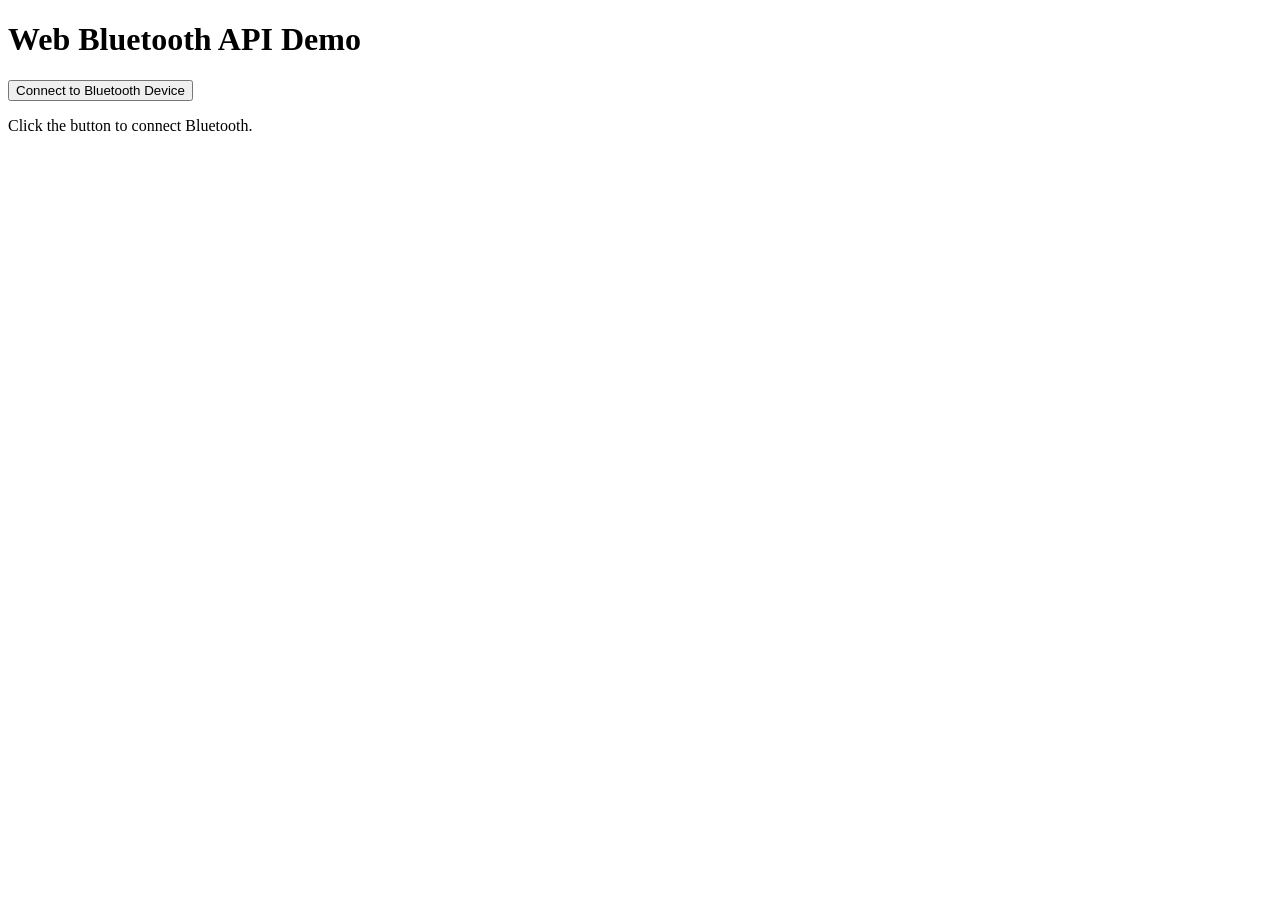
==== index.html @ e11e2d5d "deploy: 1d452971a49fd89fa938bfc8d9e3dd7a50527e74" ====
﻿<!DOCTYPE html>
<html lang="en">
<head>
    <title>Web Bluetooth API Example</title>
    <meta charset="utf-8" />
    <meta name="viewport" content="width=device-width, initial-scale=1.0" />
    <link rel="stylesheet" type="text/css" href="Content/WebSharper.WebBluetooth.Sample.css" />
    <style>
        /* Don't show the not-yet-loaded templates */
        [ws-template], [ws-children-template] { display: none; }
    </style>
    <script type="text/javascript" src="Content/WebSharper.WebBluetooth.Sample.head.js"></script>
</head>
<body>
    <h1>Web Bluetooth API Demo</h1>
    <div id="main" ws-children-template="Main">
        <button ws-onclick="connectBluetooth">Connect to Bluetooth Device</button>
        <p id="status">${status}</p>
    </div>
    <script type="text/javascript" src="Content/WebSharper.WebBluetooth.Sample.min.js"></script>
</body>
</html>
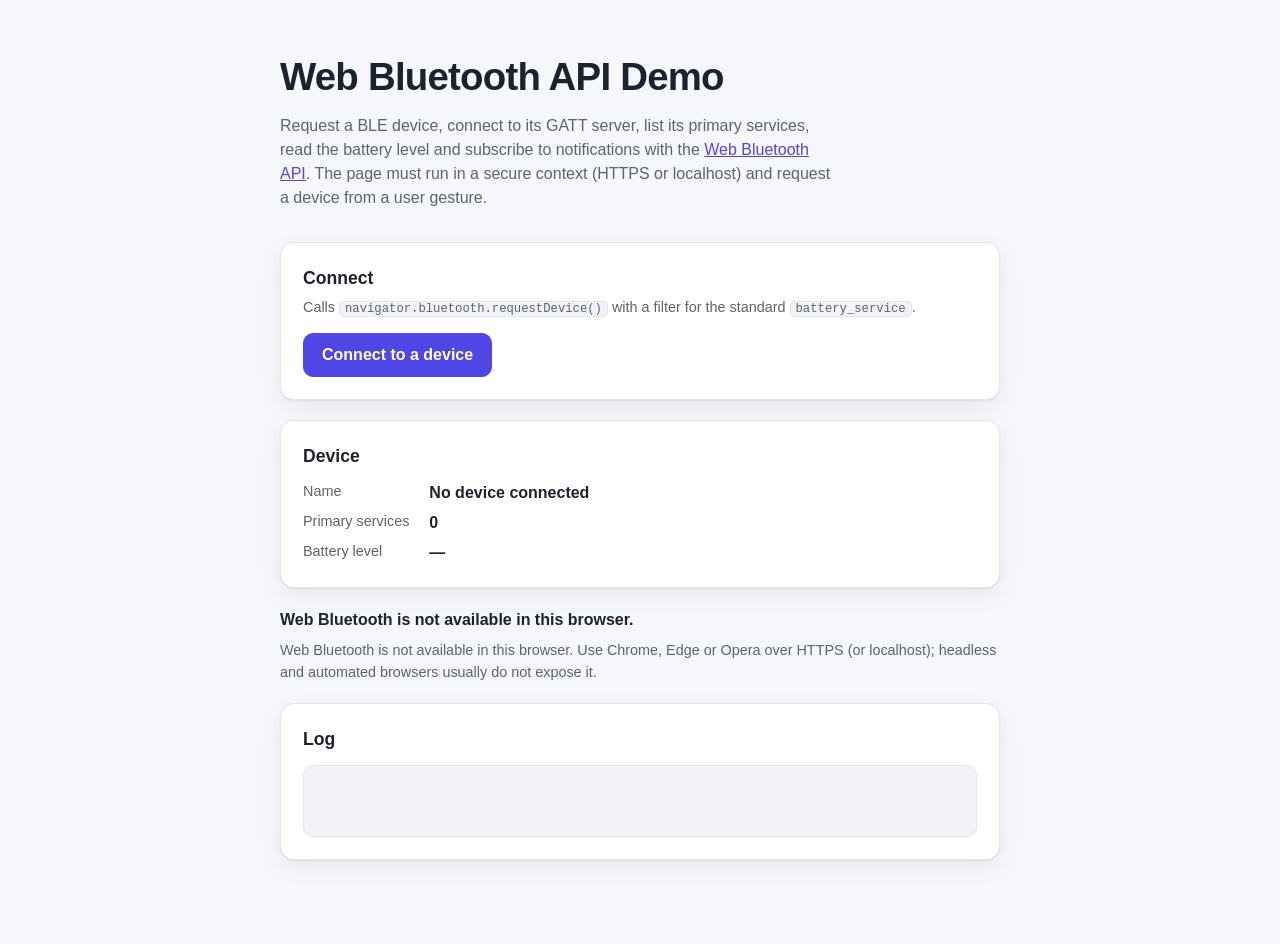
==== commit a92fb553: "deploy: ef5bbd39d2e600ab7f5cb0173e14b575fab58298" ====
--- a/index.html
+++ b/index.html
@@ -1,22 +1,63 @@
 ﻿<!DOCTYPE html>
 <html lang="en">
 <head>
-    <title>Web Bluetooth API Example</title>
+    <title>Web Bluetooth API Demo</title>
     <meta charset="utf-8" />
     <meta name="viewport" content="width=device-width, initial-scale=1.0" />
+    <link rel="icon" href="data:image/svg+xml,%3Csvg xmlns='http://www.w3.org/2000/svg' viewBox='0 0 16 16'%3E%3Crect width='16' height='16' rx='3' fill='%234f46e5'/%3E%3Cpath d='M8 2.5l3 2.5-3 2.5V2.5zm0 11l3-2.5-3-2.5v5z' fill='white'/%3E%3C/svg%3E" />
     <link rel="stylesheet" type="text/css" href="Content/WebSharper.WebBluetooth.Sample.css" />
+    <link rel="stylesheet" type="text/css" href="site.css" />
     <style>
         /* Don't show the not-yet-loaded templates */
         [ws-template], [ws-children-template] { display: none; }
     </style>
-    <script type="text/javascript" src="Content/WebSharper.WebBluetooth.Sample.head.js"></script>
+    <script type="module" src="Content/WebSharper.WebBluetooth.Sample.head.js"></script>
 </head>
 <body>
-    <h1>Web Bluetooth API Demo</h1>
-    <div id="main" ws-children-template="Main">
-        <button ws-onclick="connectBluetooth">Connect to Bluetooth Device</button>
-        <p id="status">${status}</p>
-    </div>
-    <script type="text/javascript" src="Content/WebSharper.WebBluetooth.Sample.min.js"></script>
+    <main class="page">
+        <header class="hero">
+            <h1>Web Bluetooth API Demo</h1>
+            <p class="lede">
+                Request a BLE device, connect to its GATT server, list its primary services,
+                read the battery level and subscribe to notifications with the
+                <a href="https://developer.mozilla.org/en-US/docs/Web/API/Web_Bluetooth_API" target="_blank" rel="noreferrer">Web Bluetooth API</a>.
+                The page must run in a secure context (HTTPS or localhost) and request a device from a user gesture.
+            </p>
+        </header>
+
+        <div id="main" ws-children-template="Main">
+            <section class="card">
+                <h2>Connect</h2>
+                <p class="hint">
+                    Calls <code>navigator.bluetooth.requestDevice()</code> with a filter for the
+                    standard <code>battery_service</code>.
+                </p>
+                <div class="actions">
+                    <button class="btn btn-primary" ws-onclick="connect">Connect to a device</button>
+                </div>
+            </section>
+
+            <section class="card">
+                <h2>Device</h2>
+                <dl class="facts">
+                    <dt>Name</dt>
+                    <dd>${device}</dd>
+                    <dt>Primary services</dt>
+                    <dd>${serviceCount}</dd>
+                    <dt>Battery level</dt>
+                    <dd>${battery}</dd>
+                </dl>
+            </section>
+
+            <p class="status" role="status">${status}</p>
+            <p class="capabilities">${capabilities}</p>
+
+            <section class="card">
+                <h2>Log</h2>
+                <pre class="log">${log}</pre>
+            </section>
+        </div>
+    </main>
+    <script type="module" src="Content/WebSharper.WebBluetooth.Sample.min.js"></script>
 </body>
 </html>
--- a/site.css
+++ b/site.css
@@ -0,0 +1,174 @@
+:root {
+  color-scheme: light dark;
+  --bg: #f6f7fb;
+  --surface: #ffffff;
+  --border: #e2e5ee;
+  --text: #1c2230;
+  --muted: #5b6472;
+  --primary: #4f46e5;
+  --primary-hover: #4338ca;
+  --primary-text: #ffffff;
+  --code-bg: #f1f2f7;
+  --shadow: 0 1px 2px rgba(16, 24, 40, 0.06), 0 8px 24px rgba(16, 24, 40, 0.06);
+}
+
+@media (prefers-color-scheme: dark) {
+  :root {
+    --bg: #0f1420;
+    --surface: #171d2b;
+    --border: #2a3348;
+    --text: #e7eaf2;
+    --muted: #9aa4b8;
+    --primary: #7c74f5;
+    --primary-hover: #918bff;
+    --primary-text: #0f1420;
+    --code-bg: #101725;
+    --shadow: 0 1px 2px rgba(0, 0, 0, 0.4), 0 12px 32px rgba(0, 0, 0, 0.35);
+  }
+}
+
+* {
+  box-sizing: border-box;
+}
+
+body {
+  margin: 0;
+  background: var(--bg);
+  color: var(--text);
+  font-family: -apple-system, BlinkMacSystemFont, "Segoe UI", Roboto, Helvetica, Arial, sans-serif;
+  font-size: 16px;
+  line-height: 1.5;
+  -webkit-font-smoothing: antialiased;
+}
+
+.page {
+  max-width: 760px;
+  margin: 0 auto;
+  padding: 48px 20px 64px;
+}
+
+.hero h1 {
+  margin: 0 0 8px;
+  font-size: clamp(1.8rem, 4vw, 2.4rem);
+  letter-spacing: -0.02em;
+}
+
+.hero .lede {
+  margin: 0 0 32px;
+  color: var(--muted);
+  max-width: 62ch;
+}
+
+.hero a {
+  color: var(--primary);
+}
+
+.card {
+  background: var(--surface);
+  border: 1px solid var(--border);
+  border-radius: 14px;
+  padding: 22px;
+  margin-bottom: 20px;
+  box-shadow: var(--shadow);
+}
+
+.card h2 {
+  margin: 0 0 6px;
+  font-size: 1.1rem;
+}
+
+.card .hint {
+  margin: 0 0 14px;
+  color: var(--muted);
+  font-size: 0.9rem;
+}
+
+.actions {
+  display: flex;
+  flex-wrap: wrap;
+  gap: 10px;
+  margin-top: 14px;
+}
+
+.btn {
+  appearance: none;
+  border: 1px solid var(--border);
+  background: var(--surface);
+  color: var(--text);
+  padding: 9px 18px;
+  border-radius: 10px;
+  font: inherit;
+  font-weight: 600;
+  cursor: pointer;
+  transition: background-color 120ms ease, border-color 120ms ease, transform 120ms ease;
+}
+
+.btn:hover {
+  border-color: var(--primary);
+}
+
+.btn:active {
+  transform: translateY(1px);
+}
+
+.btn-primary {
+  background: var(--primary);
+  border-color: var(--primary);
+  color: var(--primary-text);
+}
+
+.btn-primary:hover {
+  background: var(--primary-hover);
+  border-color: var(--primary-hover);
+}
+
+.facts {
+  display: grid;
+  grid-template-columns: max-content 1fr;
+  gap: 6px 20px;
+  margin: 12px 0 0;
+}
+
+.facts dt {
+  color: var(--muted);
+  font-size: 0.9rem;
+}
+
+.facts dd {
+  margin: 0;
+  font-weight: 600;
+}
+
+.log {
+  margin: 12px 0 0;
+  padding: 12px 14px;
+  min-height: 72px;
+  max-height: 280px;
+  overflow: auto;
+  background: var(--code-bg);
+  border: 1px solid var(--border);
+  border-radius: 10px;
+  font-family: ui-monospace, SFMono-Regular, Menlo, Consolas, monospace;
+  font-size: 0.82rem;
+  white-space: pre-wrap;
+  word-break: break-word;
+}
+
+.status {
+  margin: 4px 0 0;
+  font-weight: 600;
+}
+
+.capabilities {
+  margin: 8px 0 20px;
+  color: var(--muted);
+  font-size: 0.9rem;
+}
+
+code {
+  background: var(--code-bg);
+  border: 1px solid var(--border);
+  border-radius: 5px;
+  padding: 0 5px;
+  font-size: 0.85em;
+}
